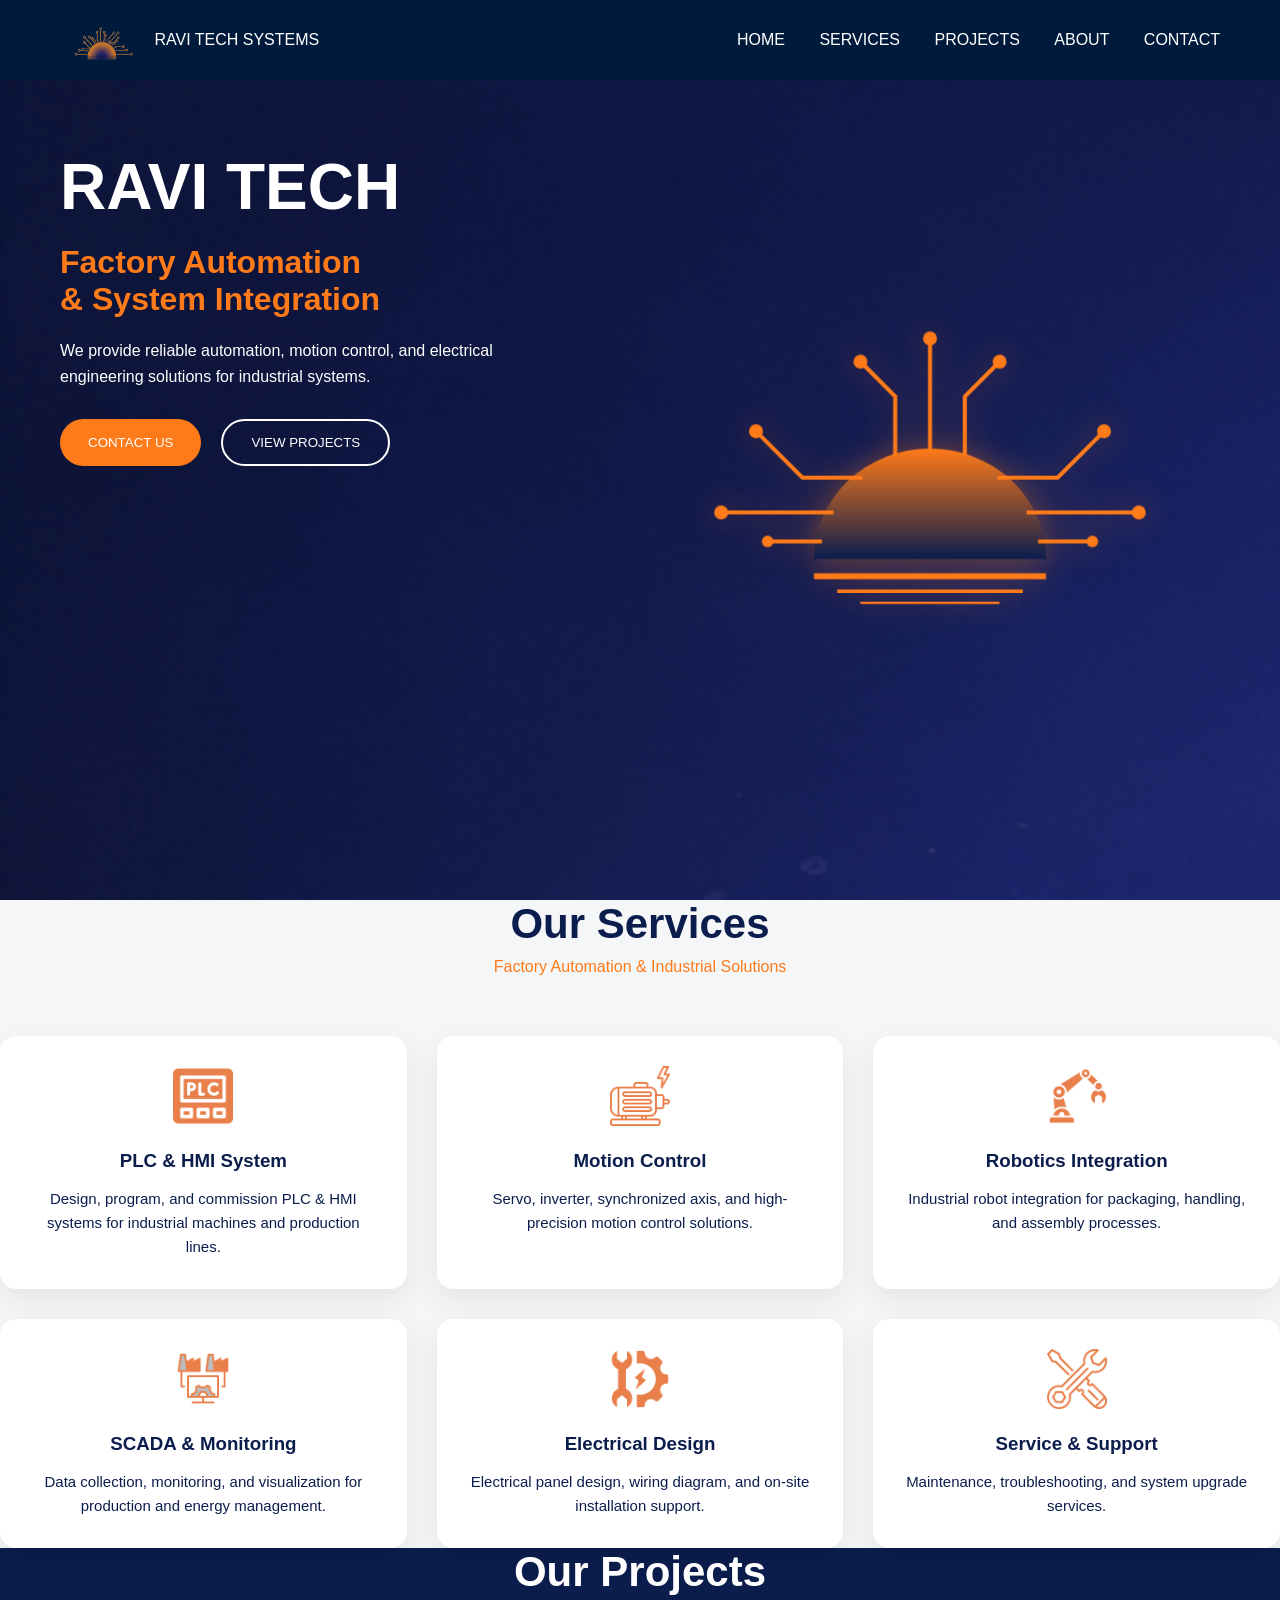
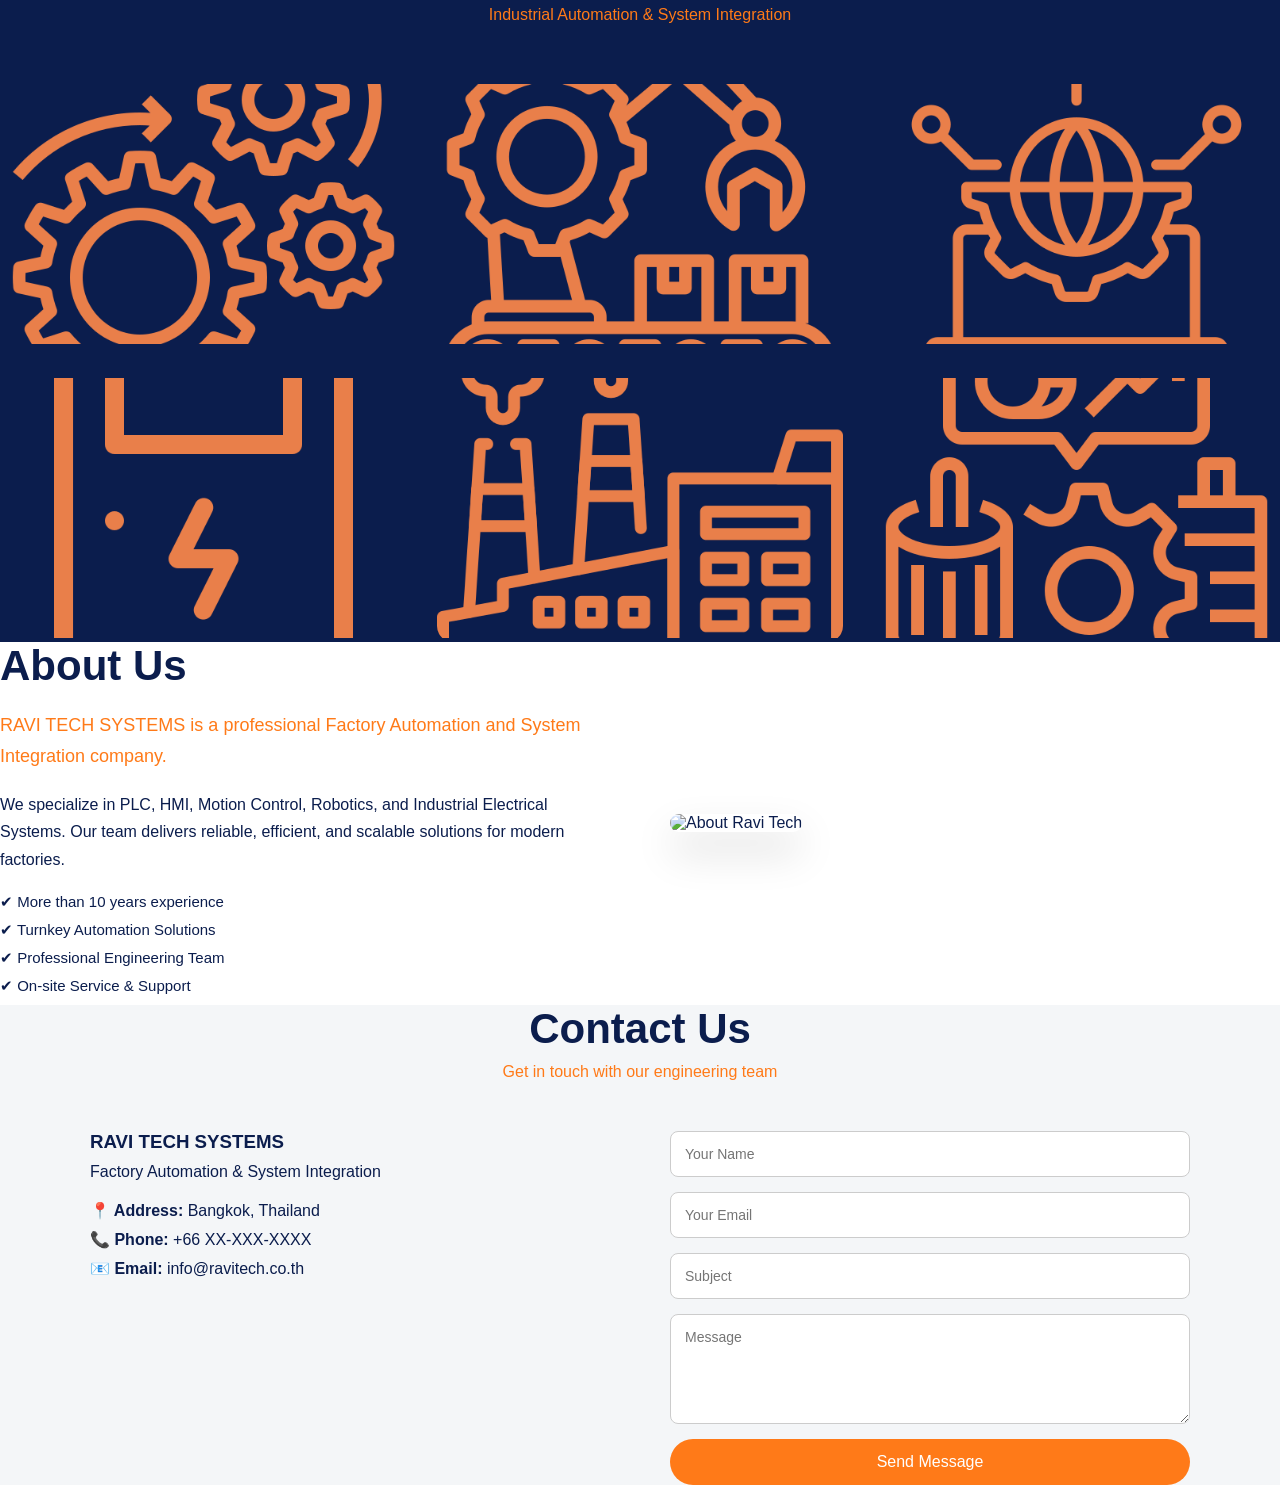
==== Index.html @ 43542a65 "First commit website" ====
<!DOCTYPE html>
<html lang="en">
  <head>
    <meta charset="UTF-8" />
    <meta name="viewport" content="width=device-width, initial-scale=1.0" />
    <title>RAVI TECH SYSTEMS</title>

    <link rel="stylesheet" href="css/style.css" />
  </head>
  <body id="top">

    <!-- HEADER -->
    <header class="header">
      <div class="logo">
        <img src="assets/icons/Logo.png" alt="Ravi Tech" />
        <span>RAVI TECH SYSTEMS</span>
      </div>

      <nav class="nav">
        <a href="#top">HOME</a>
        <a href="#services">SERVICES</a>
        <a href="#projects">PROJECTS</a>
        <a href="#about">ABOUT</a>
        <a href="#contact">CONTACT</a>
      </nav>
    </header>

    <!-- HERO -->
    <section id="home" class="hero">
      <div class="hero-left">
        <h1>RAVI TECH</h1>
        <h2>Factory Automation<br>& System Integration</h2>

        <p>
          We provide reliable automation, motion control,
          and electrical engineering solutions
          for industrial systems.
        </p>

        <div class="buttons">
          <button class="btn-primary">CONTACT US</button>
          <button class="btn-outline">VIEW PROJECTS</button>
        </div>
      </div>

      <div class="hero-right">
        <svg class="hero-animated-logo" viewBox="0 0 500 350"
          xmlns="http://www.w3.org/2000/svg">
          <defs>
            <lineargradient id="heroSunGrad" x1="0%" y1="0%" x2="0%" y2="100%">
              <stop offset="0%" style="stop-color:#ff7a18;stop-opacity:1" />
              <stop offset="100%" style="stop-color:#0b1d4d;stop-opacity:1" />
            </lineargradient>
          </defs>

          <path class="hero-sun-body"
            d="M150,230 A100,95 0 0,1 350,230 L150,230 Z" />

          <g class="hero-circuit-lines">
            <path d="M250,135 L250,40" />
            <path d="M220,140 L220,90 L190,60" />
            <path d="M280,140 L280,90 L310,60" />

            <path d="M190,160 L140,160 L100,120" />
            <path d="M310,160 L360,160 L400,120" />

            <path d="M165,190 L70,190" />
            <path d="M335,190 L430,190" />

            <path d="M155,215 L110,215" />
            <path d="M345,215 L390,215" />
          </g>

          <g class="hero-nodes">
            <circle cx="250" cy="40" r="6" />
            <circle cx="190" cy="60" r="6" />
            <circle cx="310" cy="60" r="6" />
            <circle cx="100" cy="120" r="6" />
            <circle cx="400" cy="120" r="6" />
            <circle cx="70" cy="190" r="6" />
            <circle cx="430" cy="190" r="6" />
            <circle cx="110" cy="215" r="5" />
            <circle cx="390" cy="215" r="5" />
          </g>

          <line x1="150" y1="245" x2="350" y2="245" stroke="#ff7a18"
            stroke-width="5" class="hero-base" />
          <line x1="170" y1="258" x2="330" y2="258" stroke="#ff7a18"
            stroke-width="3" class="hero-base" />
          <line x1="190" y1="268" x2="310" y2="268" stroke="#ff7a18"
            stroke-width="2" class="hero-base" />
        </svg>
      </div>
    </section>

    <!-- SERVICES -->
    <section id="services" class="section services">
      <h2 class="section-title">Our Services</h2>
      <p class="section-subtitle">
        Factory Automation & Industrial Solutions
      </p>

      <div class="services-grid">

        <div class="service-card">
          <img src="assets/icons/plc.png" alt="PLC" />
          <h3>PLC & HMI System</h3>
          <p>
            Design, program, and commission PLC & HMI systems
            for industrial machines and production lines.
          </p>
        </div>

        <div class="service-card">
          <img src="assets/icons/motion.png" alt="Motion Control" />
          <h3>Motion Control</h3>
          <p>
            Servo, inverter, synchronized axis, and high-precision
            motion control solutions.
          </p>
        </div>

        <div class="service-card">
          <img src="assets/icons/robot.png" alt="Robot" />
          <h3>Robotics Integration</h3>
          <p>
            Industrial robot integration for packaging, handling,
            and assembly processes.
          </p>
        </div>

        <div class="service-card">
          <img src="assets/icons/scada.png" alt="SCADA" />
          <h3>SCADA & Monitoring</h3>
          <p>
            Data collection, monitoring, and visualization
            for production and energy management.
          </p>
        </div>

        <div class="service-card">
          <img src="assets/icons/electrical.png" alt="Electrical" />
          <h3>Electrical Design</h3>
          <p>
            Electrical panel design, wiring diagram,
            and on-site installation support.
          </p>
        </div>

        <div class="service-card">
          <img src="assets/icons/support.png" alt="Support" />
          <h3>Service & Support</h3>
          <p>
            Maintenance, troubleshooting, and
            system upgrade services.
          </p>
        </div>

      </div>
    </section>

    <!-- PROJECTS -->
    <section id="projects" class="section projects">
      <h2 class="section-title">Our Projects</h2>
      <p class="section-subtitle">
        Industrial Automation & System Integration
      </p>

      <div class="projects-grid">

        <div class="project-card">
          <img src="assets/images/project1.png" alt="Automation Line" />
          <div class="project-info">
            <h3>Automation Production Line</h3>
            <span>PLC & Motion Control</span>
          </div>
        </div>

        <div class="project-card">
          <img src="assets/images/project2.png" alt="Robot System" />
          <div class="project-info">
            <h3>Robot Integration</h3>
            <span>Industrial Robot</span>
          </div>
        </div>

        <div class="project-card">
          <img src="assets/images/project3.png" alt="SCADA System" />
          <div class="project-info">
            <h3>SCADA Monitoring System</h3>
            <span>SCADA & Data Logging</span>
          </div>
        </div>

        <div class="project-card">
          <img src="assets/images/project4.png" alt="Electrical Panel" />
          <div class="project-info">
            <h3>Electrical Control Panel</h3>
            <span>Electrical Design</span>
          </div>
        </div>

        <div class="project-card">
          <img src="assets/images/project5.png" alt="Servo System" />
          <div class="project-info">
            <h3>High Precision Motion</h3>
            <span>Servo & Inverter</span>
          </div>
        </div>

        <div class="project-card">
          <img src="assets/images/project6.png" alt="Factory Automation" />
          <div class="project-info">
            <h3>Factory Automation</h3>
            <span>Turnkey Solution</span>
          </div>
        </div>

      </div>
    </section>

    <!-- ABOUT -->
    <section id="about" class="section about">
      <div class="about-container">

        <!-- TEXT -->
        <div class="about-text">
          <h2 class="section-title">About Us</h2>

          <p class="highlight">
            RAVI TECH SYSTEMS is a professional
            Factory Automation and System Integration company.
          </p>

          <p>
            We specialize in PLC, HMI, Motion Control,
            Robotics, and Industrial Electrical Systems.
            Our team delivers reliable, efficient, and
            scalable solutions for modern factories.
          </p>

          <ul class="about-list">
            <li>✔ More than 10 years experience</li>
            <li>✔ Turnkey Automation Solutions</li>
            <li>✔ Professional Engineering Team</li>
            <li>✔ On-site Service & Support</li>
          </ul>
        </div>

        <!-- IMAGE -->
        <div class="about-image">
          <img src="assets/images/about.jpg" alt="About Ravi Tech" />
        </div>

      </div>
    </section>

    <!-- CONTACT -->
    <section id="contact" class="section contact">
      <h2 class="section-title">Contact Us</h2>
      <p class="section-subtitle">
        Get in touch with our engineering team
      </p>

      <div class="contact-container">

        <!-- CONTACT INFO -->
        <div class="contact-info">
          <h3>RAVI TECH SYSTEMS</h3>

          <p>
            Factory Automation & System Integration
          </p>

          <ul>
            <li><strong>📍 Address:</strong> Bangkok, Thailand</li>
            <li><strong>📞 Phone:</strong> +66 XX-XXX-XXXX</li>
            <li><strong>📧 Email:</strong> info@ravitech.co.th</li>
          </ul>
        </div>

        <!-- CONTACT FORM -->
        <form class="contact-form" id="myContactForm">
          <input type="text" name="name" placeholder="Your Name" required />
          <input type="email" name="email" placeholder="Your Email" required />
          <input type="text" name="subject" placeholder="Subject" />
          <textarea name="message" placeholder="Message" rows="5"></textarea>
          <button type="submit">Send Message</button>
        </form>

      </div>
    </section>

  </body>

  <script>
  document.getElementById('myContactForm').addEventListener('submit', function(e) {
    e.preventDefault();
    const formData = new FormData(this);
    
    // แทนที่ลิงก์ด้านล่างด้วย Web app URL จาก Google Apps Script ของคุณ
    fetch('https://script.google.com/macros/s/AKfycbxFxZjsv46Ij4d6mUtd3QLkhN36hgfmd522yeJ5bx4__wQTJs_WvD0PHLfHC3P5zHY4/exec', {
      method: 'POST',
      body: formData
    })
    .then(res => res.json())
    .then(data => {
      alert('ขอบคุณที่ติดต่อเรา! เราจะรีบติดต่อกลับโดยเร็วที่สุด');
      document.getElementById('myContactForm').reset();
    })
    .catch(error => console.error('Error!', error.message));
  });
</script>

</html>
---- css/style.css ----
* {
  margin: 0;
  padding: 0;
  box-sizing: border-box;
  font-family: "Segoe UI", sans-serif;
}

html {
  scroll-behavior: smooth;
}

body {
  background: url("../assets/images/Background.png");
  background-size: cover;
  color: white;
  padding-top: 90px; /* กัน header บัง content */
}

/* HEADER */
.header {
  position: fixed;
  top: 0;
  left: 0;
  width: 100%;              /* ⭐ สำคัญมาก */
  box-sizing: border-box;   /* ⭐ กัน padding ทำให้ล้น */

  display: flex;
  justify-content: space-between;
  align-items: center;

  padding: 20px 60px;
  background: rgba(0, 26, 60);
  z-index: 1000;
}

.logo {
  display: flex;
  align-items: center;
  gap: 10px;
}

.logo img {
  height: 40px;
}

.section {
  scroll-margin-top: 80px; /* ความสูงของ Fixed Navbar */
}

.nav a {
  margin-left: 30px;
  text-decoration: none;
  color: white;
  font-weight: 500;
}

.nav a.active {
  color: #ff7a18;
}

/* HERO */
.hero {
  display: flex;
  min-height: calc(100vh - 90px);
  padding: 60px;
}

.hero-left {
  flex: 1;
}

.hero-left h1 {
  font-size: 64px;
  margin-bottom: 20px;
}

.hero-left h2 {
  font-size: 32px;
  color: #ff7a18;
  margin-bottom: 20px;
}

.hero-left p {
  max-width: 500px;
  line-height: 1.6;
  margin-bottom: 30px;
}

.buttons {
  display: flex;
  gap: 20px;
}

.btn-primary {
  background: #ff7a18;
  border: none;
  padding: 14px 28px;
  color: white;
  border-radius: 30px;
  cursor: pointer;
}

.btn-outline {
  background: transparent;
  border: 2px solid white;
  padding: 14px 28px;
  color: white;
  border-radius: 30px;
  cursor: pointer;
}

/* --- HERO LOGO ANIMATION --- */
.hero-right {
  flex: 1;
  display: flex;
  justify-content: center;
  align-items: center;
}

.hero-animated-logo {
  width: 100%;
  max-width: 2000px;
  height: auto;
  filter: drop-shadow(0 0 15px rgba(255, 122, 24, 0.4));
  overflow: visible;
}

/* 1. พระอาทิตย์ Rise Up */
.hero-sun-body {
  fill: url(#heroSunGrad);
  transform-origin: bottom center;
  animation: logoRise 1s ease-out forwards;
}

/* 2. เส้นวงจร (วาดแบบคมชัด) */
.hero-circuit-lines path {
  stroke: #ff7a18;
  stroke-width: 3.5;
  fill: none;
  stroke-linecap: square; /* ปลายเส้นตัดตรงแบบ Digital */
  stroke-linejoin: miter;  /* มุมหักแหลมคม */
  stroke-dasharray: 1000;
  stroke-dashoffset: 1000;
  animation: drawLines 1.8s ease-in-out 0.8s forwards;
}

/* 3. จุด Node เด้งออกแบบมีจังหวะ */
.hero-nodes circle {
  fill: #ff7a18;
  transform: scale(0);
  transform-origin: center;
  animation: popCircle 0.5s cubic-bezier(0.17, 0.89, 0.32, 1.49) forwards;
}

/* กำหนด Delay ให้แต่ละจุดเด้งไม่พร้อมกัน (จะดูพรีเมียมมาก) */
.hero-nodes circle:nth-child(1) { animation-delay: 2.2s; }
.hero-nodes circle:nth-child(2) { animation-delay: 2.3s; }
.hero-nodes circle:nth-child(3) { animation-delay: 2.3s; }
.hero-nodes circle:nth-child(4) { animation-delay: 2.4s; }
.hero-nodes circle:nth-child(5) { animation-delay: 2.4s; }
.hero-nodes circle:nth-child(n+6) { animation-delay: 2.5s; }

/* 4. ฐาน */
.hero-base {
  opacity: 0;
  animation: fadeInBase 0.8s ease forwards 0.5s;
}

/* --- ANIMATION KEYFRAMES --- */
@keyframes logoRise {
  from { transform: translateY(30px); opacity: 0; }
  to { transform: translateY(0); opacity: 1; }
}

@keyframes drawLines {
  to { stroke-dashoffset: 0; }
}

@keyframes popCircle {
  to { transform: scale(1); }
}

@keyframes fadeInBase {
  to { opacity: 1; }
}

/* เอฟเฟกต์เรืองแสงเบาๆ ตลอดเวลา */
.hero-nodes circle {
  animation: popCircle 0.5s cubic-bezier(0.17, 0.89, 0.32, 1.49) forwards,
             breathingGlow 2s infinite alternate ease-in-out 2.6s;
}

@keyframes breathingGlow {
  from { filter: drop-shadow(0 0 2px #ff7a18); }
  to { filter: drop-shadow(0 0 10px #ff7a18); }
}

.services {
  background: #f4f6f8;
  color: #0b1d4d;
  text-align: center;
}

.section-title {
  font-size: 42px;
  margin-bottom: 10px;
}

.section-subtitle {
  color: #ff7a18;
  margin-bottom: 60px;
}

/* GRID */
.services-grid {
  display: grid;
  grid-template-columns: repeat(3, 1fr);
  gap: 30px;
}

/* CARD */
.service-card {
  background: white;
  padding: 30px;
  border-radius: 16px;
  box-shadow: 0 10px 30px rgba(0,0,0,0.08);
  transition: transform 0.3s, box-shadow 0.3s;
}

.service-card img {
  height: 60px;
  margin-bottom: 20px;
}

.service-card h3 {
  margin-bottom: 15px;
}

.service-card p {
  font-size: 15px;
  line-height: 1.6;
}

/* HOVER */
.service-card:hover {
  transform: translateY(-10px);
  box-shadow: 0 20px 40px rgba(0,0,0,0.15);
}

/* RESPONSIVE */
@media (max-width: 1024px) {
  .services-grid {
    grid-template-columns: repeat(2, 1fr);
  }
}

@media (max-width: 600px) {
  .services-grid {
    grid-template-columns: 1fr;
  }
}

.projects {
  background: #0b1d4d;
  color: white;
  text-align: center;
}

.projects .section-title {
  color: white;
}

.projects .section-subtitle {
  color: #ff7a18;
  margin-bottom: 60px;
}

/* GRID */
.projects-grid {
  display: grid;
  grid-template-columns: repeat(3, 1fr);
  gap: 30px;
}

/* CARD */
.project-card {
  position: relative;
  overflow: hidden;
  border-radius: 16px;
}

.project-card img {
  width: 100%;
  height: 260px;
  object-fit: cover;
  transition: transform 0.4s;
}

/* OVERLAY */
.project-info {
  position: absolute;
  inset: 0;
  background: rgba(11, 29, 77, 0.75);
  display: flex;
  flex-direction: column;
  justify-content: center;
  align-items: center;
  opacity: 0;
  transition: opacity 0.4s;
}

.project-info h3 {
  margin-bottom: 10px;
}

.project-info span {
  font-size: 14px;
  color: #ff7a18;
}

/* HOVER EFFECT */
.project-card:hover img {
  transform: scale(1.1);
}

.project-card:hover .project-info {
  opacity: 1;
}

/* RESPONSIVE */
@media (max-width: 1024px) {
  .projects-grid {
    grid-template-columns: repeat(2, 1fr);
  }
}

@media (max-width: 600px) {
  .projects-grid {
    grid-template-columns: 1fr;
  }
}

.about {
  background: #ffffff;
  color: #0b1d4d;
}

.about-container {
  display: flex;
  gap: 60px;
  align-items: center;
}

/* TEXT */
.about-text {
  flex: 1;
}

.about-text .section-title {
  margin-bottom: 20px;
}

.about-text .highlight {
  font-size: 18px;
  color: #ff7a18;
  margin-bottom: 20px;
}

.about-text p {
  line-height: 1.7;
  margin-bottom: 20px;
}

.about-list {
  list-style: none;
  padding-left: 0;
}

.about-list li {
  margin-bottom: 10px;
  font-size: 15px;
}

/* IMAGE */
.about-image {
  flex: 1;
}

.about-image img {
  width: 100%;
  border-radius: 20px;
  box-shadow: 0 20px 40px rgba(0,0,0,0.15);
}

/* RESPONSIVE */
@media (max-width: 900px) {
  .about-container {
    flex-direction: column;
    text-align: center;
  }

  .about-image img {
    max-width: 500px;
  }
}

.contact {
  background: #f4f6f8;
  color: #0b1d4d;
  text-align: center;
}

.contact .section-subtitle {
  color: #ff7a18;
  margin-bottom: 50px;
}

.contact-container {
  display: flex;
  gap: 60px;
  max-width: 1100px;
  margin: auto;
}

/* INFO */
.contact-info {
  flex: 1;
  text-align: left;
}

.contact-info h3 {
  margin-bottom: 10px;
}

.contact-info ul {
  list-style: none;
  padding: 0;
  margin-top: 20px;
}

.contact-info li {
  margin-bottom: 10px;
}

/* FORM */
.contact-form {
  flex: 1;
  display: flex;
  flex-direction: column;
  gap: 15px;
}

.contact-form input,
.contact-form textarea {
  padding: 14px;
  border-radius: 8px;
  border: 1px solid #ccc;
  font-size: 14px;
}

.contact-form button {
  background: #ff7a18;
  color: white;
  border: none;
  padding: 14px;
  border-radius: 30px;
  cursor: pointer;
  font-size: 16px;
}

.contact-form button:hover {
  opacity: 0.9;
}

/* RESPONSIVE */
@media (max-width: 900px) {
  .contact-container {
    flex-direction: column;
    text-align: center;
  }

  .contact-info {
    text-align: center;
  }
}
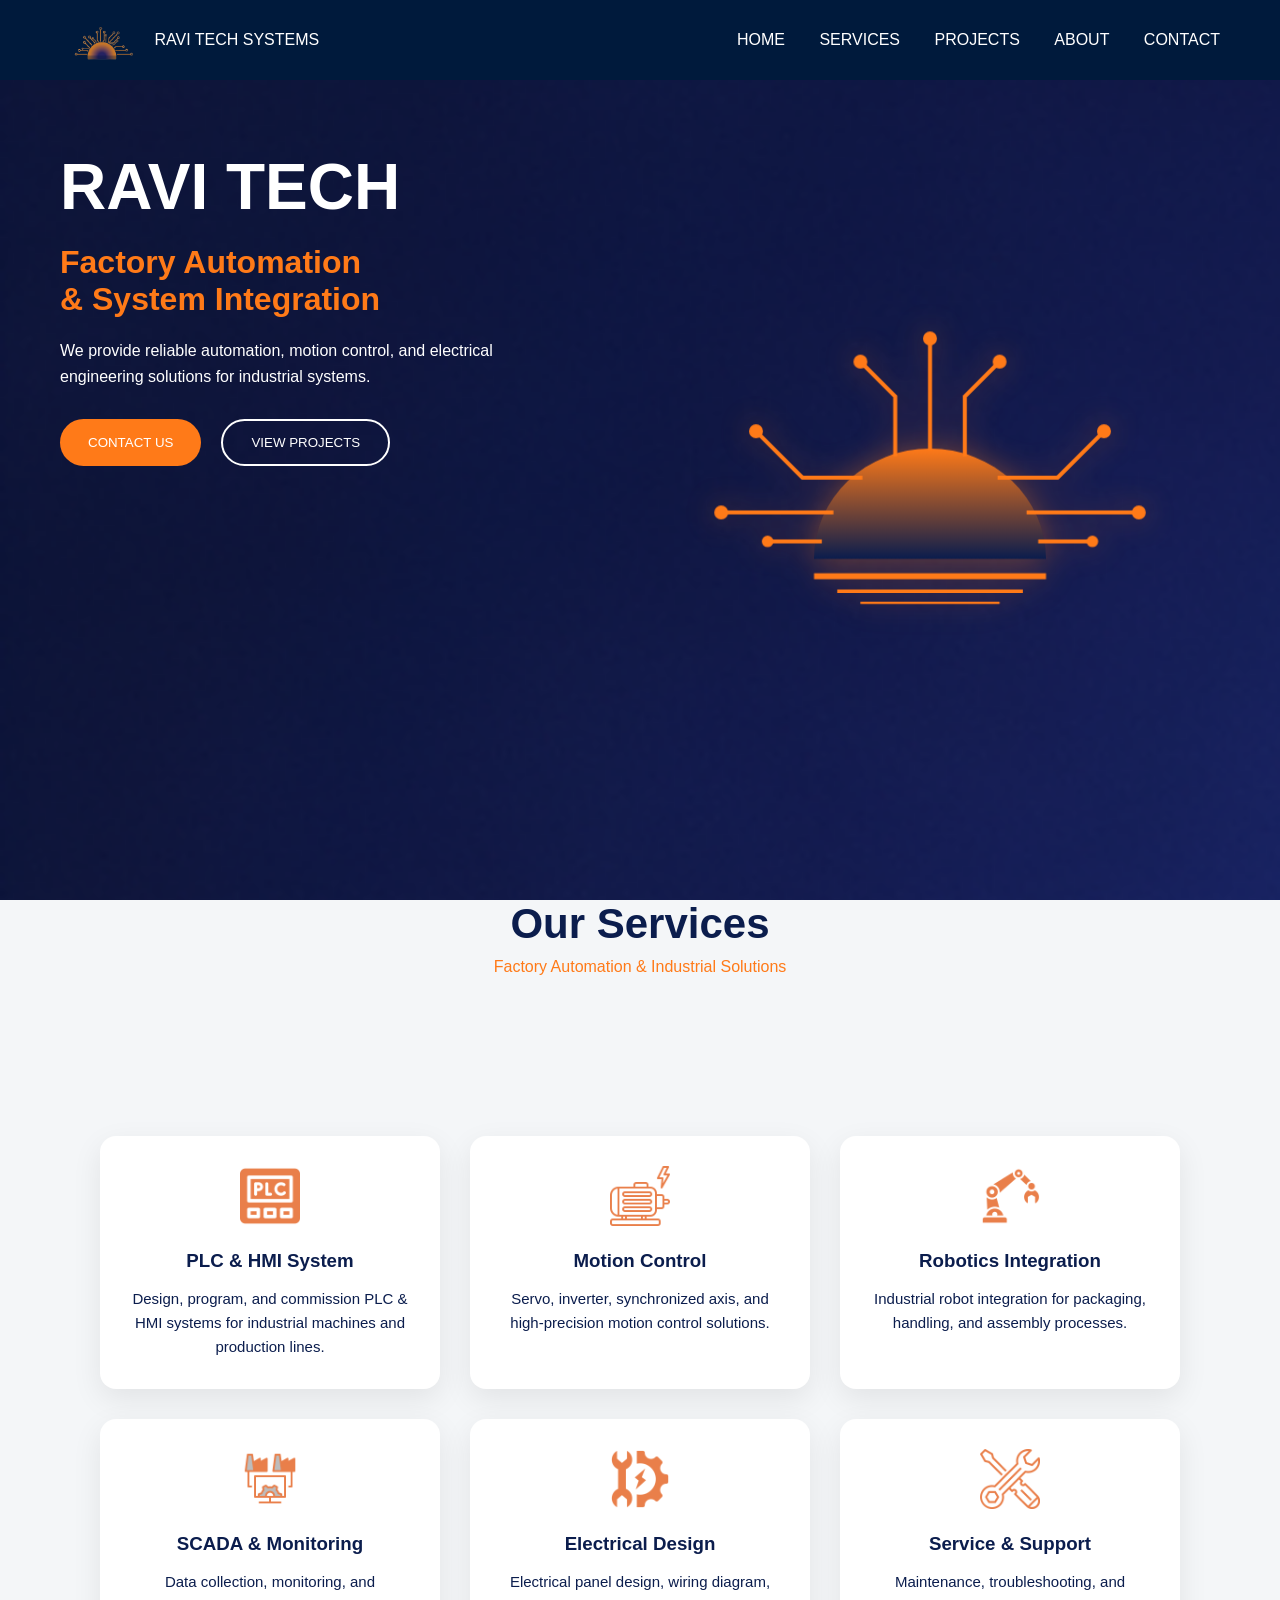
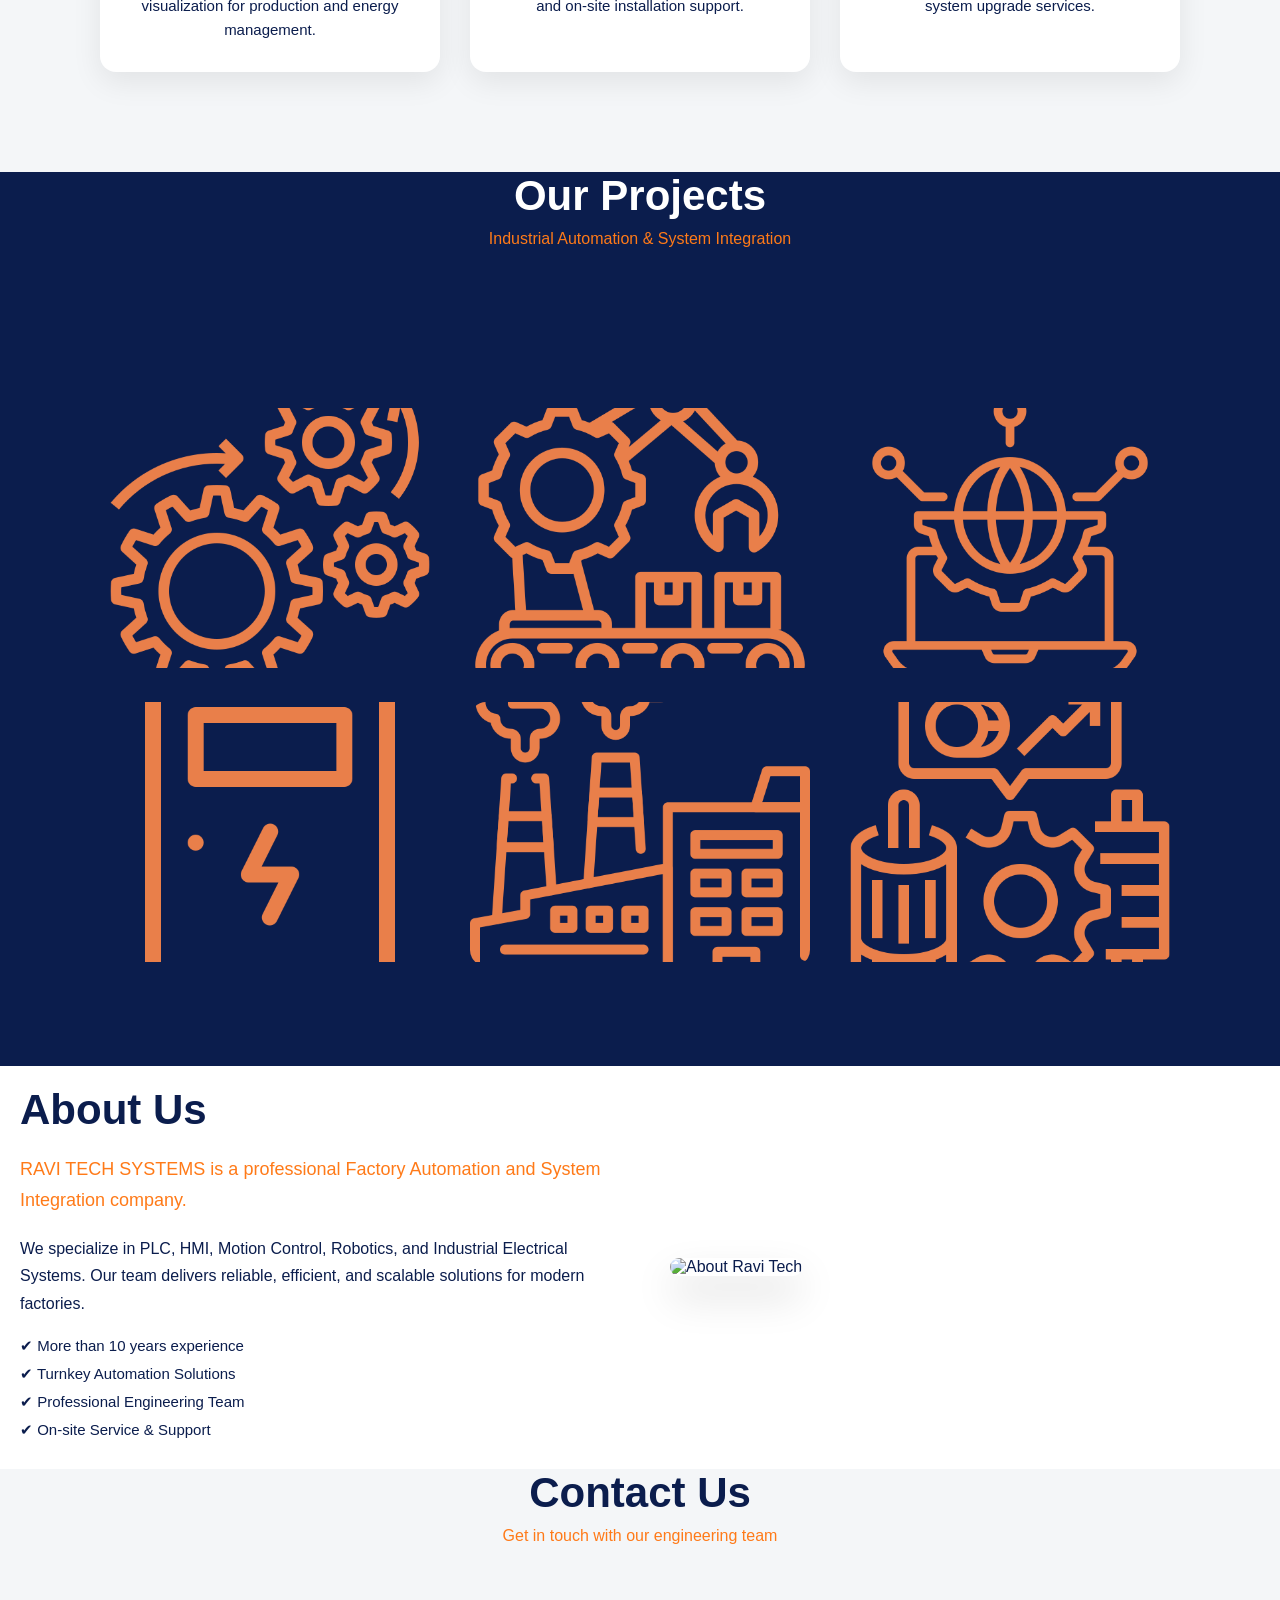
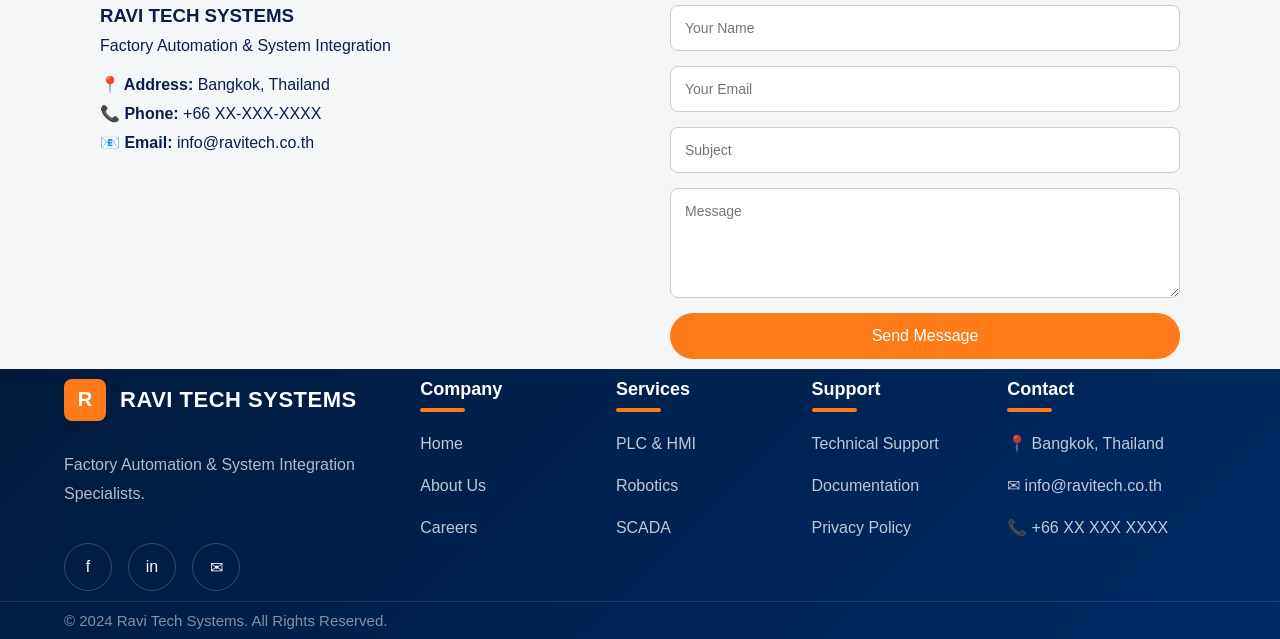
==== commit 8bf818a8: "Layout company website Update" ====
--- a/Index.html
+++ b/Index.html
@@ -10,306 +10,18 @@
   <body id="top">
 
     <!-- HEADER -->
-    <header class="header">
-      <div class="logo">
-        <img src="assets/icons/Logo.png" alt="Ravi Tech" />
-        <span>RAVI TECH SYSTEMS</span>
-      </div>
+    <div id="header-container"></div>
 
-      <nav class="nav">
-        <a href="#top">HOME</a>
-        <a href="#services">SERVICES</a>
-        <a href="#projects">PROJECTS</a>
-        <a href="#about">ABOUT</a>
-        <a href="#contact">CONTACT</a>
-      </nav>
-    </header>
+    <!-- CONTENT -->
+    <div id="content-container"></div>
 
-    <!-- HERO -->
-    <section id="home" class="hero">
-      <div class="hero-left">
-        <h1>RAVI TECH</h1>
-        <h2>Factory Automation<br>& System Integration</h2>
-
-        <p>
-          We provide reliable automation, motion control,
-          and electrical engineering solutions
-          for industrial systems.
-        </p>
-
-        <div class="buttons">
-          <button class="btn-primary">CONTACT US</button>
-          <button class="btn-outline">VIEW PROJECTS</button>
-        </div>
-      </div>
-
-      <div class="hero-right">
-        <svg class="hero-animated-logo" viewBox="0 0 500 350"
-          xmlns="http://www.w3.org/2000/svg">
-          <defs>
-            <lineargradient id="heroSunGrad" x1="0%" y1="0%" x2="0%" y2="100%">
-              <stop offset="0%" style="stop-color:#ff7a18;stop-opacity:1" />
-              <stop offset="100%" style="stop-color:#0b1d4d;stop-opacity:1" />
-            </lineargradient>
-          </defs>
-
-          <path class="hero-sun-body"
-            d="M150,230 A100,95 0 0,1 350,230 L150,230 Z" />
-
-          <g class="hero-circuit-lines">
-            <path d="M250,135 L250,40" />
-            <path d="M220,140 L220,90 L190,60" />
-            <path d="M280,140 L280,90 L310,60" />
-
-            <path d="M190,160 L140,160 L100,120" />
-            <path d="M310,160 L360,160 L400,120" />
-
-            <path d="M165,190 L70,190" />
-            <path d="M335,190 L430,190" />
-
-            <path d="M155,215 L110,215" />
-            <path d="M345,215 L390,215" />
-          </g>
-
-          <g class="hero-nodes">
-            <circle cx="250" cy="40" r="6" />
-            <circle cx="190" cy="60" r="6" />
-            <circle cx="310" cy="60" r="6" />
-            <circle cx="100" cy="120" r="6" />
-            <circle cx="400" cy="120" r="6" />
-            <circle cx="70" cy="190" r="6" />
-            <circle cx="430" cy="190" r="6" />
-            <circle cx="110" cy="215" r="5" />
-            <circle cx="390" cy="215" r="5" />
-          </g>
-
-          <line x1="150" y1="245" x2="350" y2="245" stroke="#ff7a18"
-            stroke-width="5" class="hero-base" />
-          <line x1="170" y1="258" x2="330" y2="258" stroke="#ff7a18"
-            stroke-width="3" class="hero-base" />
-          <line x1="190" y1="268" x2="310" y2="268" stroke="#ff7a18"
-            stroke-width="2" class="hero-base" />
-        </svg>
-      </div>
-    </section>
-
-    <!-- SERVICES -->
-    <section id="services" class="section services">
-      <h2 class="section-title">Our Services</h2>
-      <p class="section-subtitle">
-        Factory Automation & Industrial Solutions
-      </p>
-
-      <div class="services-grid">
-
-        <div class="service-card">
-          <img src="assets/icons/plc.png" alt="PLC" />
-          <h3>PLC & HMI System</h3>
-          <p>
-            Design, program, and commission PLC & HMI systems
-            for industrial machines and production lines.
-          </p>
-        </div>
-
-        <div class="service-card">
-          <img src="assets/icons/motion.png" alt="Motion Control" />
-          <h3>Motion Control</h3>
-          <p>
-            Servo, inverter, synchronized axis, and high-precision
-            motion control solutions.
-          </p>
-        </div>
-
-        <div class="service-card">
-          <img src="assets/icons/robot.png" alt="Robot" />
-          <h3>Robotics Integration</h3>
-          <p>
-            Industrial robot integration for packaging, handling,
-            and assembly processes.
-          </p>
-        </div>
-
-        <div class="service-card">
-          <img src="assets/icons/scada.png" alt="SCADA" />
-          <h3>SCADA & Monitoring</h3>
-          <p>
-            Data collection, monitoring, and visualization
-            for production and energy management.
-          </p>
-        </div>
-
-        <div class="service-card">
-          <img src="assets/icons/electrical.png" alt="Electrical" />
-          <h3>Electrical Design</h3>
-          <p>
-            Electrical panel design, wiring diagram,
-            and on-site installation support.
-          </p>
-        </div>
-
-        <div class="service-card">
-          <img src="assets/icons/support.png" alt="Support" />
-          <h3>Service & Support</h3>
-          <p>
-            Maintenance, troubleshooting, and
-            system upgrade services.
-          </p>
-        </div>
-
-      </div>
-    </section>
-
-    <!-- PROJECTS -->
-    <section id="projects" class="section projects">
-      <h2 class="section-title">Our Projects</h2>
-      <p class="section-subtitle">
-        Industrial Automation & System Integration
-      </p>
-
-      <div class="projects-grid">
-
-        <div class="project-card">
-          <img src="assets/images/project1.png" alt="Automation Line" />
-          <div class="project-info">
-            <h3>Automation Production Line</h3>
-            <span>PLC & Motion Control</span>
-          </div>
-        </div>
-
-        <div class="project-card">
-          <img src="assets/images/project2.png" alt="Robot System" />
-          <div class="project-info">
-            <h3>Robot Integration</h3>
-            <span>Industrial Robot</span>
-          </div>
-        </div>
-
-        <div class="project-card">
-          <img src="assets/images/project3.png" alt="SCADA System" />
-          <div class="project-info">
-            <h3>SCADA Monitoring System</h3>
-            <span>SCADA & Data Logging</span>
-          </div>
-        </div>
-
-        <div class="project-card">
-          <img src="assets/images/project4.png" alt="Electrical Panel" />
-          <div class="project-info">
-            <h3>Electrical Control Panel</h3>
-            <span>Electrical Design</span>
-          </div>
-        </div>
-
-        <div class="project-card">
-          <img src="assets/images/project5.png" alt="Servo System" />
-          <div class="project-info">
-            <h3>High Precision Motion</h3>
-            <span>Servo & Inverter</span>
-          </div>
-        </div>
-
-        <div class="project-card">
-          <img src="assets/images/project6.png" alt="Factory Automation" />
-          <div class="project-info">
-            <h3>Factory Automation</h3>
-            <span>Turnkey Solution</span>
-          </div>
-        </div>
-
-      </div>
-    </section>
-
-    <!-- ABOUT -->
-    <section id="about" class="section about">
-      <div class="about-container">
-
-        <!-- TEXT -->
-        <div class="about-text">
-          <h2 class="section-title">About Us</h2>
-
-          <p class="highlight">
-            RAVI TECH SYSTEMS is a professional
-            Factory Automation and System Integration company.
-          </p>
-
-          <p>
-            We specialize in PLC, HMI, Motion Control,
-            Robotics, and Industrial Electrical Systems.
-            Our team delivers reliable, efficient, and
-            scalable solutions for modern factories.
-          </p>
-
-          <ul class="about-list">
-            <li>✔ More than 10 years experience</li>
-            <li>✔ Turnkey Automation Solutions</li>
-            <li>✔ Professional Engineering Team</li>
-            <li>✔ On-site Service & Support</li>
-          </ul>
-        </div>
-
-        <!-- IMAGE -->
-        <div class="about-image">
-          <img src="assets/images/about.jpg" alt="About Ravi Tech" />
-        </div>
-
-      </div>
-    </section>
-
-    <!-- CONTACT -->
-    <section id="contact" class="section contact">
-      <h2 class="section-title">Contact Us</h2>
-      <p class="section-subtitle">
-        Get in touch with our engineering team
-      </p>
-
-      <div class="contact-container">
-
-        <!-- CONTACT INFO -->
-        <div class="contact-info">
-          <h3>RAVI TECH SYSTEMS</h3>
-
-          <p>
-            Factory Automation & System Integration
-          </p>
-
-          <ul>
-            <li><strong>📍 Address:</strong> Bangkok, Thailand</li>
-            <li><strong>📞 Phone:</strong> +66 XX-XXX-XXXX</li>
-            <li><strong>📧 Email:</strong> info@ravitech.co.th</li>
-          </ul>
-        </div>
-
-        <!-- CONTACT FORM -->
-        <form class="contact-form" id="myContactForm">
-          <input type="text" name="name" placeholder="Your Name" required />
-          <input type="email" name="email" placeholder="Your Email" required />
-          <input type="text" name="subject" placeholder="Subject" />
-          <textarea name="message" placeholder="Message" rows="5"></textarea>
-          <button type="submit">Send Message</button>
-        </form>
-
-      </div>
-    </section>
-
+    <!-- FOOTER -->
+    <div id="footer-container"></div>
   </body>
 
-  <script>
-  document.getElementById('myContactForm').addEventListener('submit', function(e) {
-    e.preventDefault();
-    const formData = new FormData(this);
-    
-    // แทนที่ลิงก์ด้านล่างด้วย Web app URL จาก Google Apps Script ของคุณ
-    fetch('https://script.google.com/macros/s/AKfycbxFxZjsv46Ij4d6mUtd3QLkhN36hgfmd522yeJ5bx4__wQTJs_WvD0PHLfHC3P5zHY4/exec', {
-      method: 'POST',
-      body: formData
-    })
-    .then(res => res.json())
-    .then(data => {
-      alert('ขอบคุณที่ติดต่อเรา! เราจะรีบติดต่อกลับโดยเร็วที่สุด');
-      document.getElementById('myContactForm').reset();
-    })
-    .catch(error => console.error('Error!', error.message));
-  });
-</script>
+  <!-- SCRIPT -->
+  <script src="js/pageRender.js"></script>
 
+  <script src="js/main.js"></script>
+  <script src="js/database.js"></script>
 </html>
--- a/css/style.css
+++ b/css/style.css
@@ -21,8 +21,8 @@
   position: fixed;
   top: 0;
   left: 0;
-  width: 100%;              /* ⭐ สำคัญมาก */
-  box-sizing: border-box;   /* ⭐ กัน padding ทำให้ล้น */
+  width: 100%; /* ⭐ สำคัญมาก */
+  box-sizing: border-box; /* ⭐ กัน padding ทำให้ล้น */
 
   display: flex;
   justify-content: space-between;
@@ -138,7 +138,7 @@
   stroke-width: 3.5;
   fill: none;
   stroke-linecap: square; /* ปลายเส้นตัดตรงแบบ Digital */
-  stroke-linejoin: miter;  /* มุมหักแหลมคม */
+  stroke-linejoin: miter; /* มุมหักแหลมคม */
   stroke-dasharray: 1000;
   stroke-dashoffset: 1000;
   animation: drawLines 1.8s ease-in-out 0.8s forwards;
@@ -153,12 +153,24 @@
 }
 
 /* กำหนด Delay ให้แต่ละจุดเด้งไม่พร้อมกัน (จะดูพรีเมียมมาก) */
-.hero-nodes circle:nth-child(1) { animation-delay: 2.2s; }
-.hero-nodes circle:nth-child(2) { animation-delay: 2.3s; }
-.hero-nodes circle:nth-child(3) { animation-delay: 2.3s; }
-.hero-nodes circle:nth-child(4) { animation-delay: 2.4s; }
-.hero-nodes circle:nth-child(5) { animation-delay: 2.4s; }
-.hero-nodes circle:nth-child(n+6) { animation-delay: 2.5s; }
+.hero-nodes circle:nth-child(1) {
+  animation-delay: 2.2s;
+}
+.hero-nodes circle:nth-child(2) {
+  animation-delay: 2.3s;
+}
+.hero-nodes circle:nth-child(3) {
+  animation-delay: 2.3s;
+}
+.hero-nodes circle:nth-child(4) {
+  animation-delay: 2.4s;
+}
+.hero-nodes circle:nth-child(5) {
+  animation-delay: 2.4s;
+}
+.hero-nodes circle:nth-child(n + 6) {
+  animation-delay: 2.5s;
+}
 
 /* 4. ฐาน */
 .hero-base {
@@ -168,31 +180,48 @@
 
 /* --- ANIMATION KEYFRAMES --- */
 @keyframes logoRise {
-  from { transform: translateY(30px); opacity: 0; }
-  to { transform: translateY(0); opacity: 1; }
+  from {
+    transform: translateY(30px);
+    opacity: 0;
+  }
+  to {
+    transform: translateY(0);
+    opacity: 1;
+  }
 }
 
 @keyframes drawLines {
-  to { stroke-dashoffset: 0; }
+  to {
+    stroke-dashoffset: 0;
+  }
 }
 
 @keyframes popCircle {
-  to { transform: scale(1); }
+  to {
+    transform: scale(1);
+  }
 }
 
 @keyframes fadeInBase {
-  to { opacity: 1; }
+  to {
+    opacity: 1;
+  }
 }
 
 /* เอฟเฟกต์เรืองแสงเบาๆ ตลอดเวลา */
 .hero-nodes circle {
-  animation: popCircle 0.5s cubic-bezier(0.17, 0.89, 0.32, 1.49) forwards,
-             breathingGlow 2s infinite alternate ease-in-out 2.6s;
+  animation:
+    popCircle 0.5s cubic-bezier(0.17, 0.89, 0.32, 1.49) forwards,
+    breathingGlow 2s infinite alternate ease-in-out 2.6s;
 }
 
 @keyframes breathingGlow {
-  from { filter: drop-shadow(0 0 2px #ff7a18); }
-  to { filter: drop-shadow(0 0 10px #ff7a18); }
+  from {
+    filter: drop-shadow(0 0 2px #ff7a18);
+  }
+  to {
+    filter: drop-shadow(0 0 10px #ff7a18);
+  }
 }
 
 .services {
@@ -216,6 +245,7 @@
   display: grid;
   grid-template-columns: repeat(3, 1fr);
   gap: 30px;
+  padding: 100px;
 }
 
 /* CARD */
@@ -223,8 +253,10 @@
   background: white;
   padding: 30px;
   border-radius: 16px;
-  box-shadow: 0 10px 30px rgba(0,0,0,0.08);
-  transition: transform 0.3s, box-shadow 0.3s;
+  box-shadow: 0 10px 30px rgba(0, 0, 0, 0.08);
+  transition:
+    transform 0.3s,
+    box-shadow 0.3s;
 }
 
 .service-card img {
@@ -244,7 +276,7 @@
 /* HOVER */
 .service-card:hover {
   transform: translateY(-10px);
-  box-shadow: 0 20px 40px rgba(0,0,0,0.15);
+  box-shadow: 0 20px 40px rgba(0, 0, 0, 0.15);
 }
 
 /* RESPONSIVE */
@@ -280,6 +312,7 @@
   display: grid;
   grid-template-columns: repeat(3, 1fr);
   gap: 30px;
+  padding: 100px;
 }
 
 /* CARD */
@@ -349,6 +382,7 @@
   display: flex;
   gap: 60px;
   align-items: center;
+  padding: 20px;
 }
 
 /* TEXT */
@@ -389,7 +423,7 @@
 .about-image img {
   width: 100%;
   border-radius: 20px;
-  box-shadow: 0 20px 40px rgba(0,0,0,0.15);
+  box-shadow: 0 20px 40px rgba(0, 0, 0, 0.15);
 }
 
 /* RESPONSIVE */
@@ -420,6 +454,7 @@
   gap: 60px;
   max-width: 1100px;
   margin: auto;
+  padding: 10px;
 }
 
 /* INFO */
@@ -484,3 +519,185 @@
   }
 }
 
+/* =========================
+   FOOTER
+========================= */
+
+.footer {
+  background: linear-gradient(135deg, #001a3c 0%, #002b66 100%);
+
+  padding-top: 10px;
+  color: white;
+  overflow: hidden;
+}
+
+.footer-container {
+  width: 90%;
+  max-width: 1200px;
+  margin: auto;
+
+  display: grid;
+
+  /* ปรับใหม่ */
+  grid-template-columns: 2fr 1fr 1fr 1fr 1.3fr;
+
+  gap: 35px;
+
+  padding-bottom: 10px;
+}
+
+/* BRAND */
+.footer-brand {
+  display: flex;
+  flex-direction: column;
+}
+
+.footer-logo {
+  display: flex;
+  align-items: center;
+  gap: 14px;
+
+  margin-bottom: 30px;
+}
+
+.footer-logo-box {
+  width: 42px;
+  height: 42px;
+
+  background: #ff7a18;
+
+  display: flex;
+  align-items: center;
+  justify-content: center;
+
+  border-radius: 8px;
+
+  font-weight: bold;
+  font-size: 20px;
+}
+
+.footer-logo span {
+  font-size: 22px;
+  font-weight: 700;
+  letter-spacing: 0.5px;
+}
+
+.footer-desc {
+  color: rgba(255, 255, 255, 0.7);
+  line-height: 1.8;
+  max-width: 320px;
+  margin-bottom: 35px;
+}
+
+/* SOCIAL */
+.footer-social {
+  display: flex;
+  gap: 16px;
+}
+
+.footer-social a {
+  width: 48px;
+  height: 48px;
+
+  border: 1px solid rgba(255, 255, 255, 0.2);
+
+  border-radius: 50%;
+
+  display: flex;
+  align-items: center;
+  justify-content: center;
+
+  color: white;
+  text-decoration: none;
+
+  transition: 0.3s;
+}
+
+.footer-social a:hover {
+  background: #ff7a18;
+  border-color: #ff7a18;
+  transform: translateY(-3px);
+}
+
+/* COLUMN */
+.footer-column {
+  display: flex;
+  flex-direction: column;
+}
+
+.footer-column h4 {
+  font-size: 18px;
+  margin-bottom: 30px;
+  position: relative;
+}
+
+/* ORANGE LINE */
+.footer-column h4::after {
+  content: "";
+
+  position: absolute;
+  left: 0;
+  bottom: -12px;
+
+  width: 45px;
+  height: 4px;
+
+  background: #ff7a18;
+  border-radius: 10px;
+}
+
+.footer-column a,
+.footer-column p {
+  color: rgba(255, 255, 255, 0.75);
+
+  text-decoration: none;
+
+  margin-bottom: 15px;
+
+  transition: 0.3s;
+  line-height: 1.7;
+}
+
+.footer-column a:hover {
+  color: #ff7a18;
+  transform: translateX(5px);
+}
+
+/* BOTTOM */
+.footer-bottom {
+  border-top: 1px solid rgba(255, 255, 255, 0.1);
+
+  padding: 10px 5%;
+  color: rgba(255, 255, 255, 0.5);
+
+  font-size: 15px;
+}
+
+/* =========================
+   RESPONSIVE
+========================= */
+
+@media (max-width: 1100px) {
+  .footer-container {
+    grid-template-columns: repeat(2, 1fr);
+  }
+}
+
+@media (max-width: 700px) {
+  .footer {
+    padding-top: 60px;
+  }
+
+  .footer-container {
+    grid-template-columns: 1fr;
+    gap: 50px;
+  }
+
+  .footer-logo span {
+    font-size: 24px;
+  }
+
+  .footer-column h4 {
+    margin-bottom: 25px;
+  }
+}
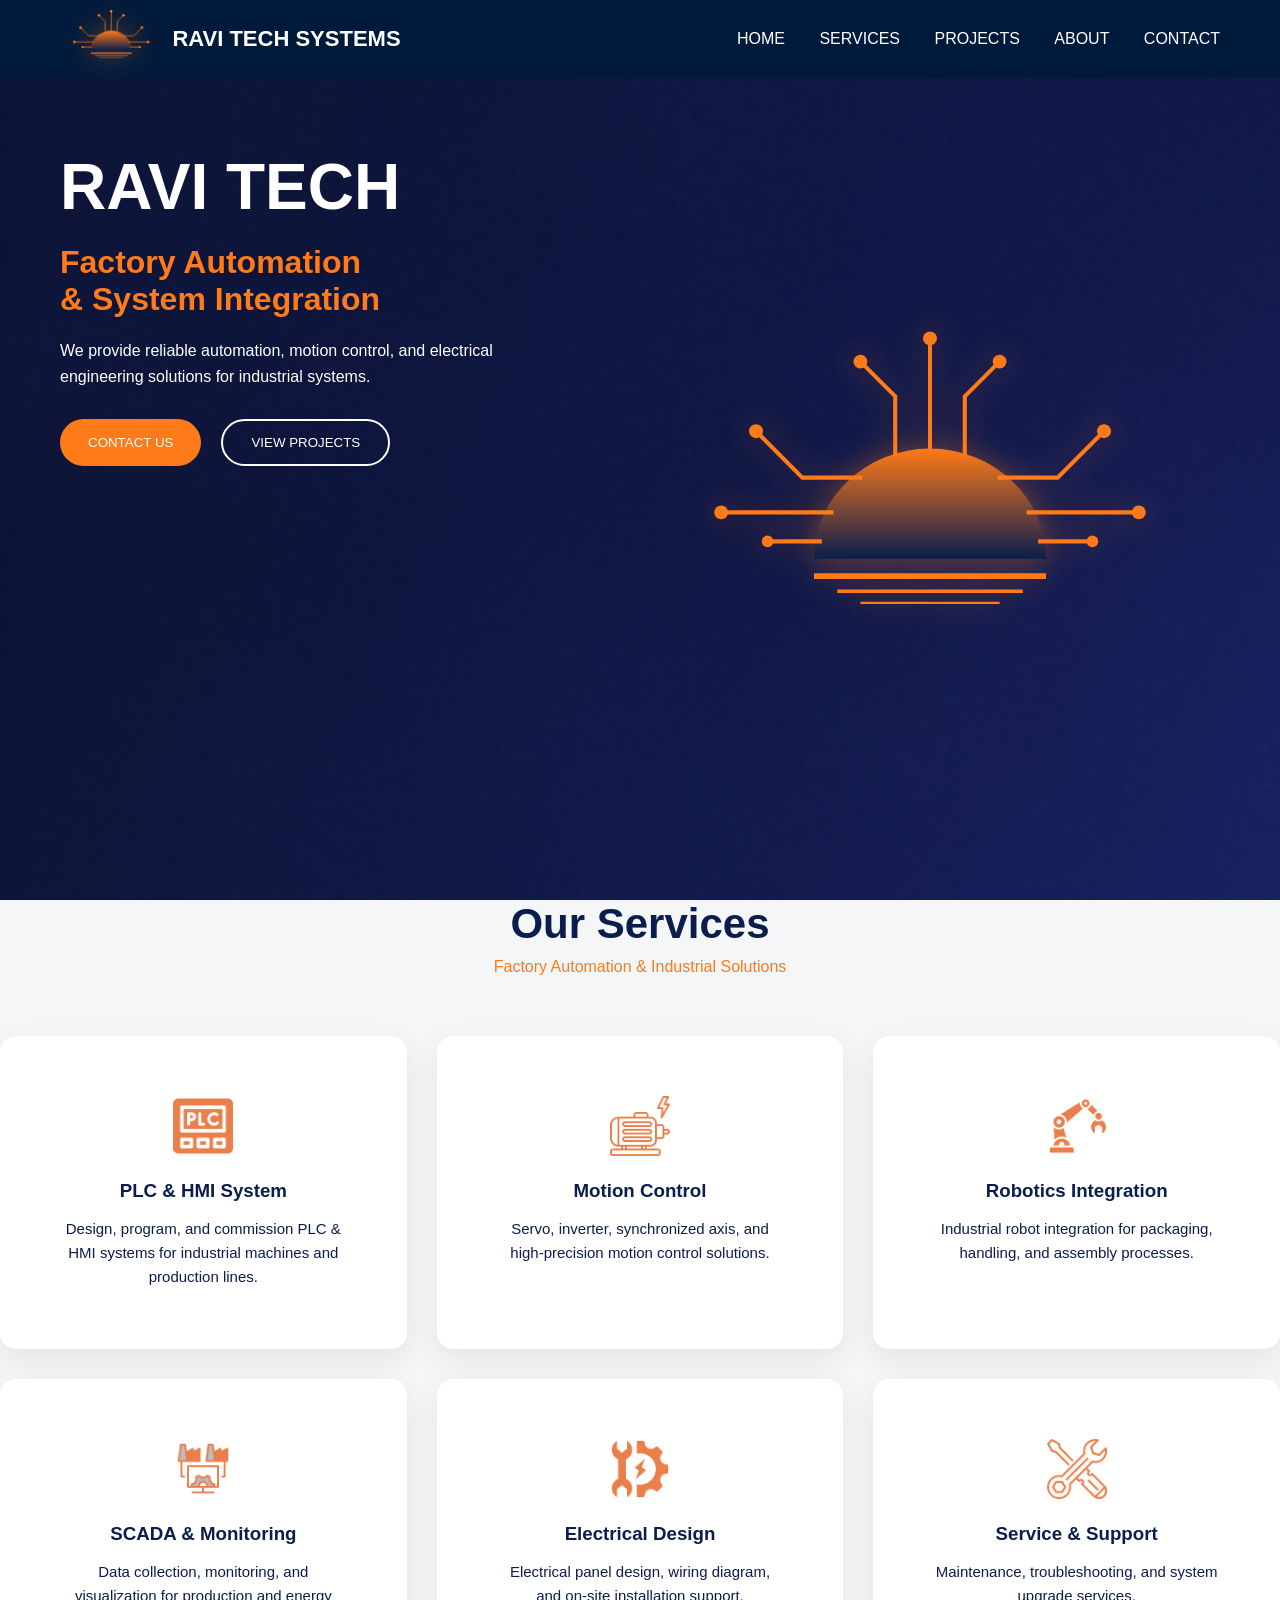
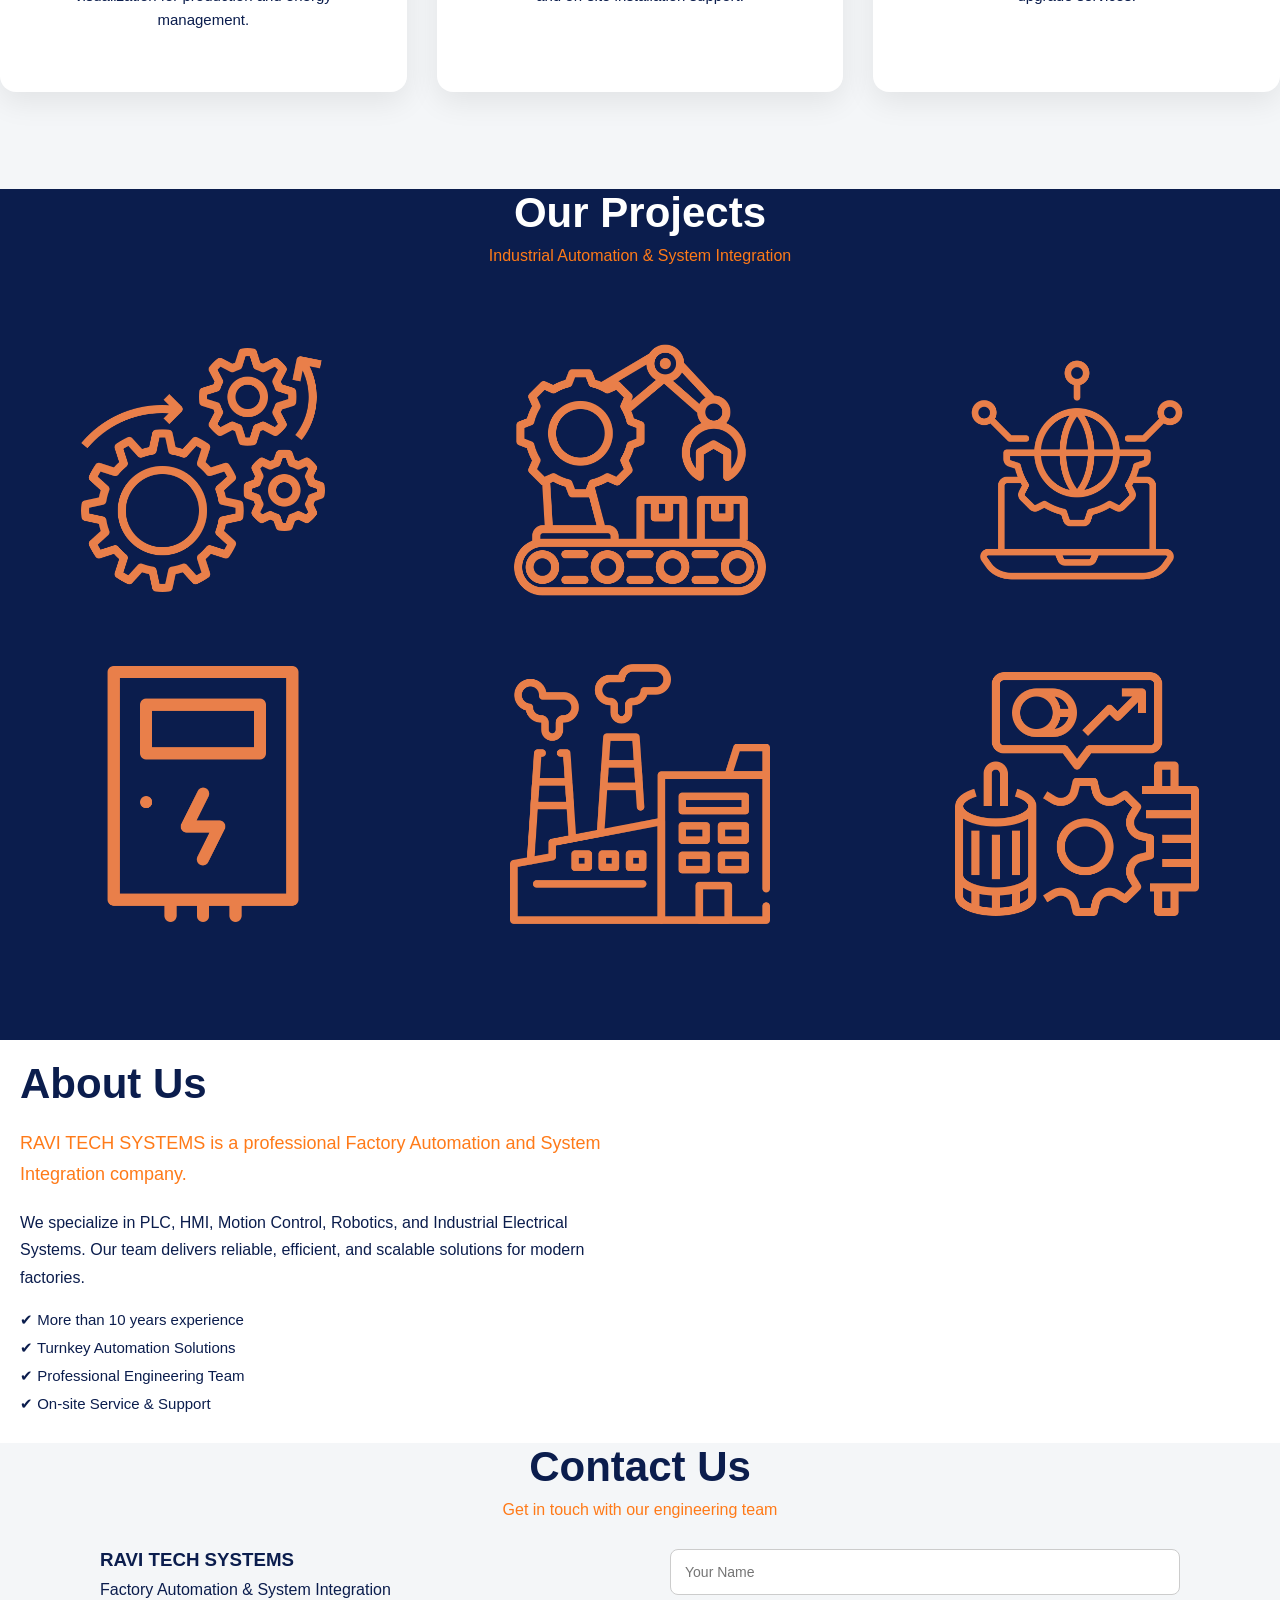
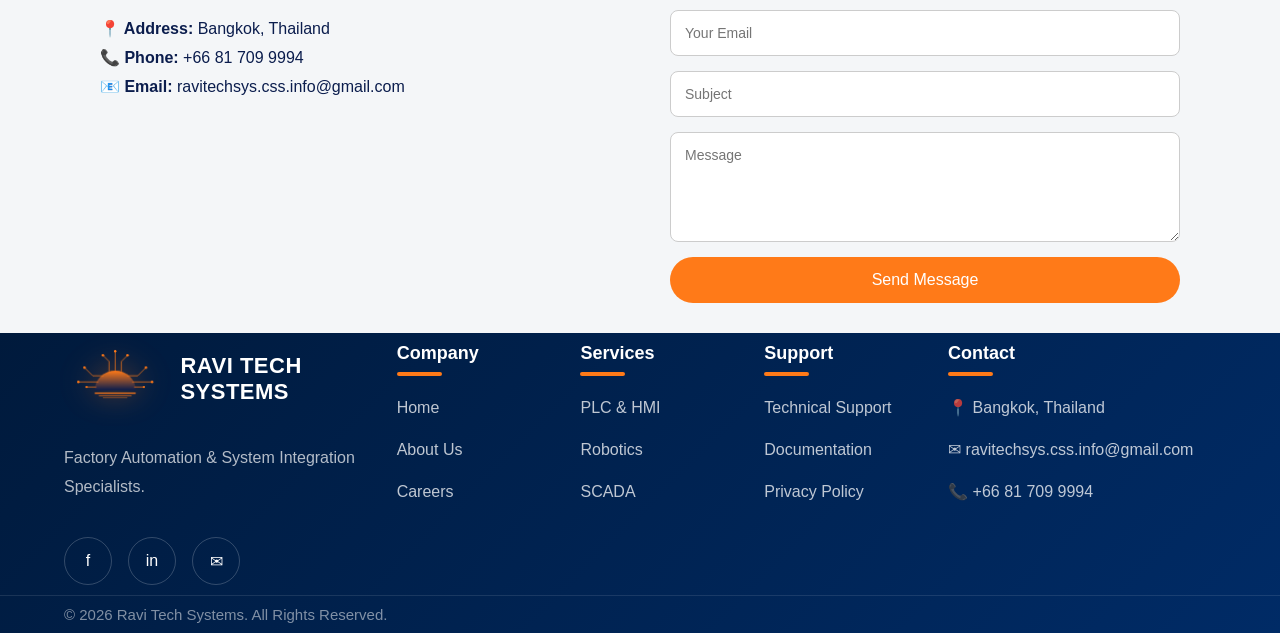
==== commit 62192699: "Update Index web structure 31 05 2026" ====
--- a/Index.html
+++ b/Index.html
@@ -15,6 +15,9 @@
     <!-- CONTENT -->
     <div id="content-container"></div>
 
+    <!-- PRE FOOTER -->
+    <div id="pre-footer-container"></div>
+
     <!-- FOOTER -->
     <div id="footer-container"></div>
   </body>
--- a/css/style.css
+++ b/css/style.css
@@ -28,7 +28,7 @@
   justify-content: space-between;
   align-items: center;
 
-  padding: 20px 60px;
+  padding: 3px 60px;
   background: rgba(0, 26, 60);
   z-index: 1000;
 }
@@ -39,8 +39,16 @@
   gap: 10px;
 }
 
-.logo img {
-  height: 40px;
+/* text */
+.logo span {
+  white-space: nowrap;
+  font-size: 22px;
+  font-weight: 700;
+}
+@media (max-width: 768px) {
+  .logo span {
+    font-size: 16px;
+  }
 }
 
 .section {
@@ -121,6 +129,21 @@
   width: 100%;
   max-width: 2000px;
   height: auto;
+  filter: drop-shadow(0 0 15px rgba(255, 122, 24, 0.4));
+  overflow: visible;
+}
+@media (max-width: 768px) {
+  .hero-animated-logo {
+    display: none;
+  }
+}
+.hero-animated-header {
+  width: clamp(40px, 8vw, 120px);
+  min-width: 80px;
+  height: auto;
+  flex-shrink: 0;
+  display: flex;
+  align-items: center;
   filter: drop-shadow(0 0 15px rgba(255, 122, 24, 0.4));
   overflow: visible;
 }
@@ -237,7 +260,7 @@
 
 .section-subtitle {
   color: #ff7a18;
-  margin-bottom: 60px;
+  margin-bottom: 20px;
 }
 
 /* GRID */
@@ -245,13 +268,14 @@
   display: grid;
   grid-template-columns: repeat(3, 1fr);
   gap: 30px;
-  padding: 100px;
+  padding-top: 40px;
+  padding-bottom: 97px;
 }
 
 /* CARD */
 .service-card {
   background: white;
-  padding: 30px;
+  padding: 60px;
   border-radius: 16px;
   box-shadow: 0 10px 30px rgba(0, 0, 0, 0.08);
   transition:
@@ -304,7 +328,7 @@
 
 .projects .section-subtitle {
   color: #ff7a18;
-  margin-bottom: 60px;
+  margin-bottom: 20px;
 }
 
 /* GRID */
@@ -312,7 +336,8 @@
   display: grid;
   grid-template-columns: repeat(3, 1fr);
   gap: 30px;
-  padding: 100px;
+  padding-top: 40px;
+  padding-bottom: 97px;
 }
 
 /* CARD */
@@ -320,12 +345,13 @@
   position: relative;
   overflow: hidden;
   border-radius: 16px;
+  padding: 15px;
 }
 
 .project-card img {
   width: 100%;
   height: 260px;
-  object-fit: cover;
+  object-fit: contain;
   transition: transform 0.4s;
 }
 
@@ -381,7 +407,7 @@
 .about-container {
   display: flex;
   gap: 60px;
-  align-items: center;
+  align-items: flex-start;
   padding: 20px;
 }
 
@@ -430,7 +456,7 @@
 @media (max-width: 900px) {
   .about-container {
     flex-direction: column;
-    text-align: center;
+    align-items: flex-start;
   }
 
   .about-image img {
@@ -446,7 +472,7 @@
 
 .contact .section-subtitle {
   color: #ff7a18;
-  margin-bottom: 50px;
+  margin-bottom: 20px;
 }
 
 .contact-container {
@@ -455,6 +481,7 @@
   max-width: 1100px;
   margin: auto;
   padding: 10px;
+  padding-bottom: 30px;
 }
 
 /* INFO */
@@ -535,11 +562,11 @@
   width: 90%;
   max-width: 1200px;
   margin: auto;
-
+  align-items: flex-start;
   display: grid;
 
   /* ปรับใหม่ */
-  grid-template-columns: 2fr 1fr 1fr 1fr 1.3fr;
+  grid-template-columns: 2fr 1fr 1fr 1fr 1.8fr;
 
   gap: 35px;
 
@@ -701,3 +728,81 @@
     margin-bottom: 25px;
   }
 }
+
+.spinner {
+  width: 16px;
+  height: 16px;
+  border: 2px solid white;
+  border-top: 2px solid transparent;
+  border-radius: 50%;
+  display: inline-block;
+  animation: spin 0.6s linear infinite;
+  margin-right: 8px;
+  vertical-align: middle;
+}
+
+@keyframes spin {
+  to {
+    transform: rotate(360deg);
+  }
+}
+
+.menu-toggle {
+  display: none;
+  flex-direction: column;
+  gap: 5px;
+  cursor: pointer;
+}
+.menu-toggle::before {
+  content: "☰";
+}
+
+.menu-toggle.active::before {
+  content: "✕";
+}
+
+.menu-toggle span {
+  width: 28px;
+  height: 3px;
+  background: white;
+  border-radius: 10px;
+}
+
+@media (max-width: 768px) {
+  .header {
+    padding: 10px 20px;
+  }
+
+  .menu-toggle {
+    display: block;
+  }
+
+  .nav {
+    position: absolute;
+
+    top: 100%;
+    left: 0;
+
+    width: 100%;
+
+    background: rgba(0, 26, 60, 0.98);
+
+    display: flex;
+    flex-direction: column;
+
+    max-height: 0;
+    overflow: hidden;
+
+    transition: max-height 0.3s ease;
+  }
+
+  .nav a {
+    margin: 0;
+    padding: 15px 20px;
+    border-top: 1px solid rgba(255, 255, 255, 0.1);
+  }
+
+  .nav.active {
+    max-height: 400px;
+  }
+}
